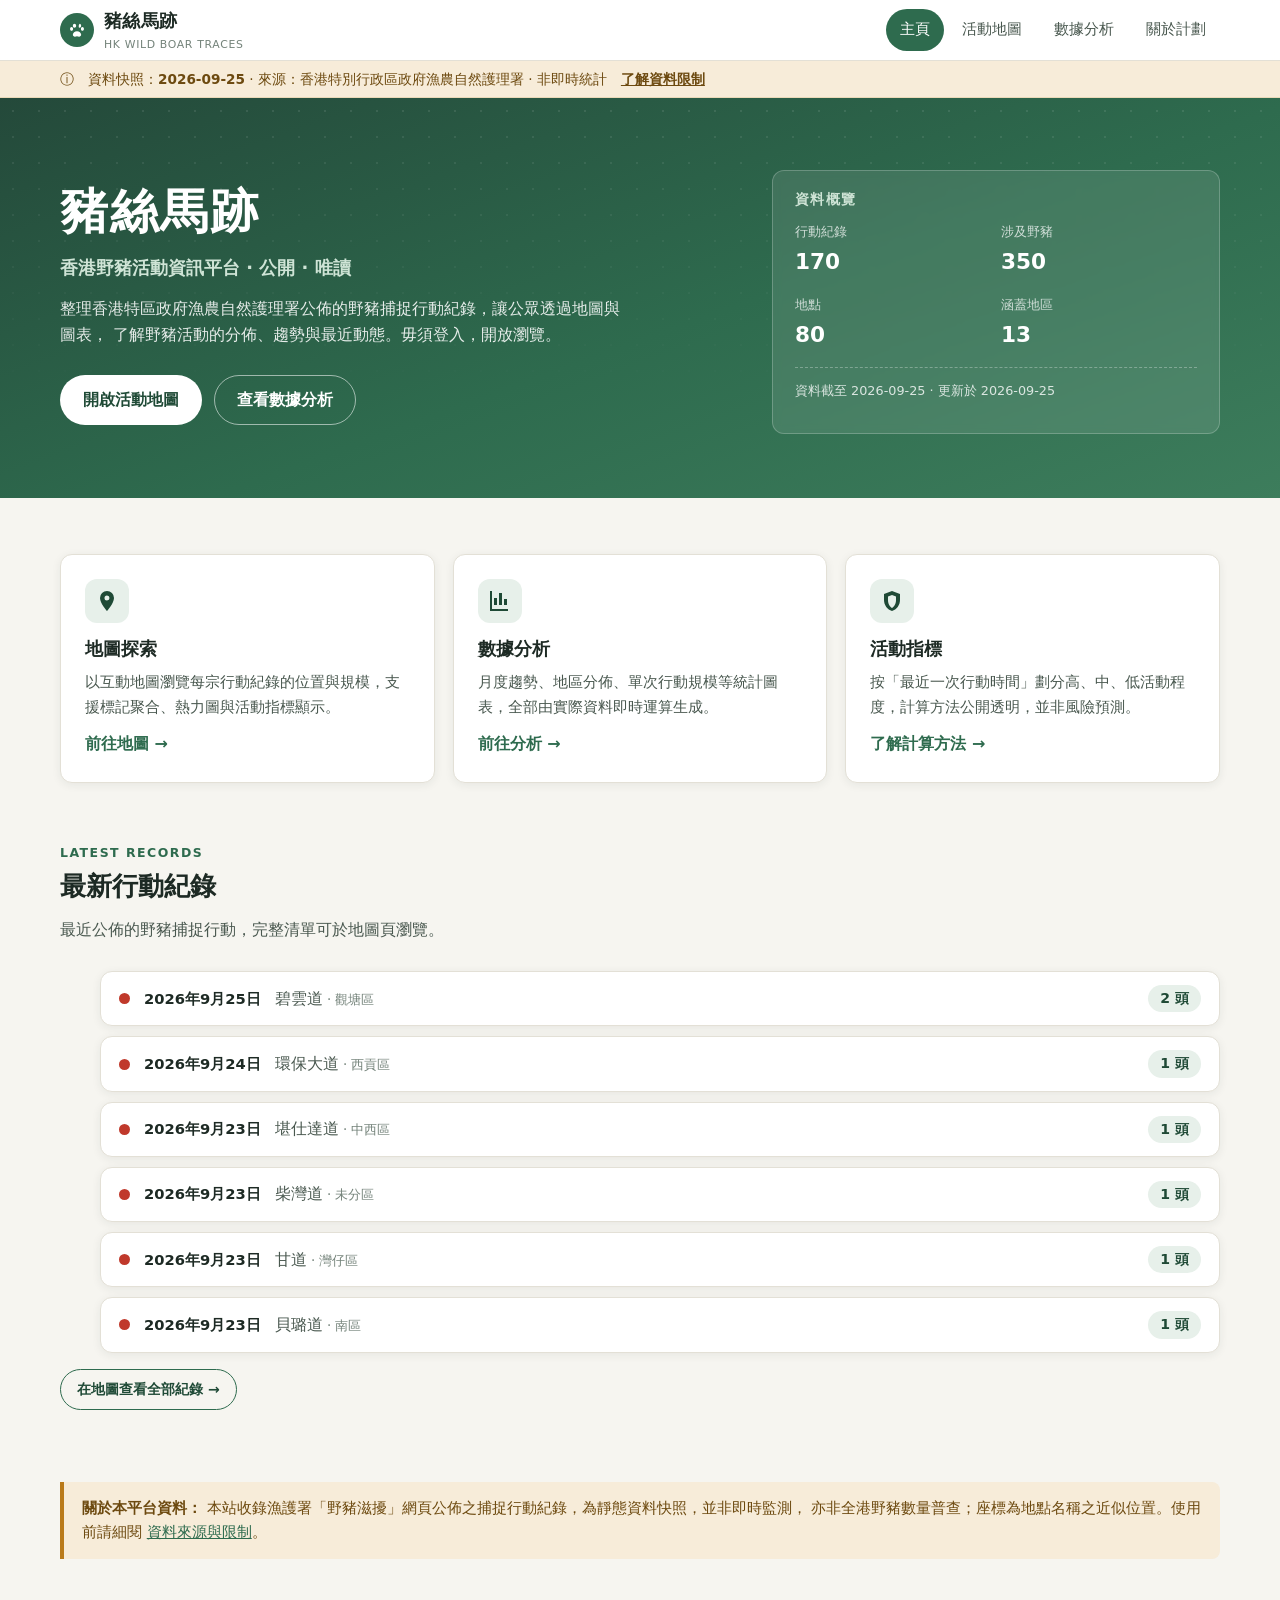
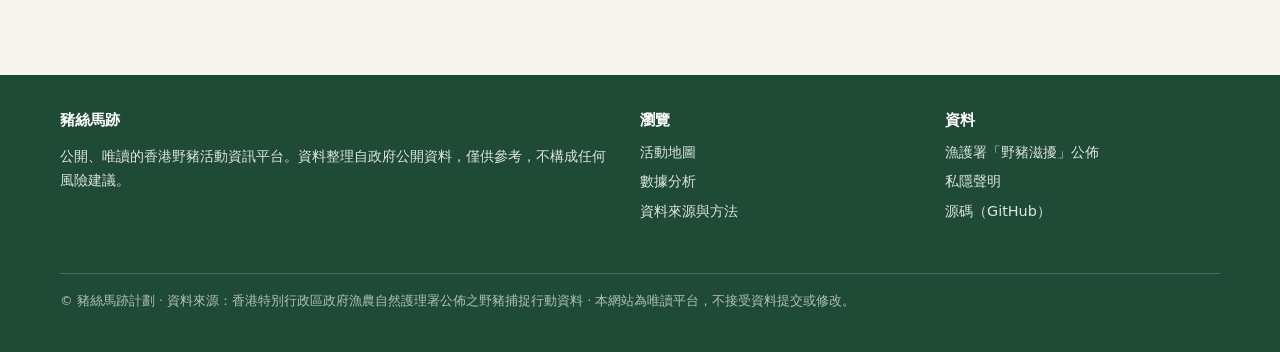
==== index.html @ 7ba198d5 "Initial release: HK wild boar activity information platform" ====
<!DOCTYPE html>
<html lang="zh-HK">
<head>
  <meta charset="UTF-8">
  <meta name="viewport" content="width=device-width, initial-scale=1.0">
  <title>豬絲馬跡 — 香港野豬活動資訊平台</title>
  <meta name="description" content="公開、唯讀的香港野豬活動資訊平台：在地圖上探索野豬捕捉行動紀錄，按日期、地區篩選，查看統計趨勢與活動指標。資料整理自漁護署公開資料。">
  <meta property="og:title" content="豬絲馬跡 — 香港野豬活動資訊平台">
  <meta property="og:description" content="在地圖上探索香港野豬捕捉行動紀錄，查看統計趨勢與活動指標。資料整理自漁護署公開資料。">
  <meta property="og:type" content="website">
  <meta property="og:locale" content="zh_HK">
  <meta name="twitter:card" content="summary">
  <link rel="icon" href="data:image/svg+xml,%3Csvg xmlns='http://www.w3.org/2000/svg' viewBox='0 0 64 64'%3E%3Crect width='64' height='64' rx='14' fill='%232e6b4e'/%3E%3Cg fill='%23fff'%3E%3Cellipse cx='22' cy='20' rx='6' ry='8'/%3E%3Cellipse cx='42' cy='20' rx='6' ry='8'/%3E%3Cellipse cx='12' cy='34' rx='5.5' ry='7'/%3E%3Cellipse cx='52' cy='34' rx='5.5' ry='7'/%3E%3Cpath d='M32 31c8 0 15 6.5 15 13.5 0 4.5-3.5 7.5-8 7.5-3 0-5-1.5-7-1.5s-4 1.5-7 1.5c-4.5 0-8-3-8-7.5C17 37.5 24 31 32 31z'/%3E%3C/g%3E%3C/svg%3E">
  <link rel="stylesheet" href="assets/css/style.css">
</head>
<body>
  <a class="skip-link" href="#main">跳至主要內容</a>

  <header class="site-header">
    <div class="inner">
      <a class="brand" href="index.html">
        <span class="logo" aria-hidden="true">
          <svg width="20" height="20" viewBox="0 0 24 24" fill="currentColor" aria-hidden="true"><path d="M12 13.5c2.6 0 5 2 5 4.3 0 1.4-1.1 2.2-2.5 2.2-1 0-1.7-.5-2.5-.5s-1.5.5-2.5.5c-1.4 0-2.5-.8-2.5-2.2 0-2.3 2.4-4.3 5-4.3zM5.5 8.5c1 0 1.8 1 1.8 2.2S6.5 13 5.5 13 3.7 12 3.7 10.7s.8-2.2 1.8-2.2zm13 0c1 0 1.8 1 1.8 2.2S19.5 13 18.5 13s-1.8-1-1.8-2.3.8-2.2 1.8-2.2zM9 4.5c1.1 0 2 1.1 2 2.4S10.1 9.3 9 9.3 7 8.2 7 6.9s.9-2.4 2-2.4zm6 0c1.1 0 2 1.1 2 2.4s-.9 2.4-2 2.4-.9-1.1-.9-2.4.9-2.4 2-2.4z"/></svg>
        </span>
        <span>豬絲馬跡<small>HK WILD BOAR TRACES</small></span>
      </a>
      <nav class="main-nav" aria-label="主導覽">
        <a href="index.html" aria-current="page">主頁</a>
        <a href="map.html">活動地圖</a>
        <a href="analytics.html">數據分析</a>
        <a href="about.html">關於計劃</a>
      </nav>
      <button class="nav-toggle" aria-expanded="false" aria-label="開啟或關閉選單">
        <svg class="icon-open" viewBox="0 0 24 24" aria-hidden="true"><path d="M3 6h18v2H3zM3 11h18v2H3zM3 16h18v2H3z"/></svg>
        <svg class="icon-close" viewBox="0 0 24 24" aria-hidden="true"><path d="M6.4 5 5 6.4 10.6 12 5 17.6 6.4 19 12 13.4 17.6 19 19 17.6 13.4 12 19 6.4 17.6 5 12 10.6z"/></svg>
      </button>
    </div>
  </header>

  <div class="data-banner" data-banner hidden>
    <div class="inner">
      <span aria-hidden="true">ⓘ</span>
      <span>資料快照：<strong data-banner-part="date">載入中…</strong> · 來源：<span data-banner-part="source">—</span> · 非即時統計</span>
      <a href="about.html#limitations">了解資料限制</a>
    </div>
  </div>

  <main id="main">
    <section class="hero">
      <div class="inner">
        <div>
          <h1>豬絲馬跡</h1>
          <p class="tagline">香港野豬活動資訊平台 · 公開 · 唯讀</p>
          <p class="lead">
            整理香港特區政府漁農自然護理署公佈的野豬捕捉行動紀錄，讓公眾透過地圖與圖表，
            了解野豬活動的分佈、趨勢與最近動態。毋須登入，開放瀏覽。
          </p>
          <div class="actions">
            <a class="btn btn-light" href="map.html">開啟活動地圖</a>
            <a class="btn btn-ghost" href="analytics.html">查看數據分析</a>
          </div>
        </div>
        <aside class="snapshot-card" aria-label="資料概覽">
          <h2>資料概覽</h2>
          <dl>
            <div><dt>行動紀錄</dt><dd data-stat="records">—</dd></div>
            <div><dt>涉及野豬</dt><dd data-stat="boars">—</dd></div>
            <div><dt>地點</dt><dd data-stat="locations">—</dd></div>
            <div><dt>涵蓋地區</dt><dd data-stat="districts">—</dd></div>
          </dl>
          <p class="snapshot-foot">資料截至 <span data-stat="ref">—</span> · 更新於 <span data-stat="updated">—</span></p>
        </aside>
      </div>
    </section>

    <section class="section" aria-label="平台功能">
      <div class="container">
        <div class="card-grid">
          <article class="card feature-card">
            <span class="icon" aria-hidden="true">
              <svg viewBox="0 0 24 24"><path d="M12 2a7 7 0 0 0-7 7c0 5.2 7 13 7 13s7-7.8 7-13a7 7 0 0 0-7-7zm0 9.5A2.5 2.5 0 1 1 12 6.5a2.5 2.5 0 0 1 0 5z"/></svg>
            </span>
            <h3>地圖探索</h3>
            <p>以互動地圖瀏覽每宗行動紀錄的位置與規模，支援標記聚合、熱力圖與活動指標顯示。</p>
            <a href="map.html">前往地圖 →</a>
          </article>
          <article class="card feature-card">
            <span class="icon" aria-hidden="true">
              <svg viewBox="0 0 24 24"><path d="M4 20h16v2H2V2h2zM6 16V9h3v7zm5 0V4h3v12zm5 0v-6h3v6z"/></svg>
            </span>
            <h3>數據分析</h3>
            <p>月度趨勢、地區分佈、單次行動規模等統計圖表，全部由實際資料即時運算生成。</p>
            <a href="analytics.html">前往分析 →</a>
          </article>
          <article class="card feature-card">
            <span class="icon" aria-hidden="true">
              <svg viewBox="0 0 24 24"><path d="M12 2 4 5v6c0 5 3.4 9.7 8 11 4.6-1.3 8-6 8-11V5zm0 4 4 1.6v3.6c0 3.4-1.9 6.7-4 7.7-2.1-1-4-4.3-4-7.7V7.6z"/></svg>
            </span>
            <h3>活動指標</h3>
            <p>按「最近一次行動時間」劃分高、中、低活動程度，計算方法公開透明，並非風險預測。</p>
            <a href="about.html#indicator">了解計算方法 →</a>
          </article>
        </div>
      </div>
    </section>

    <section class="section" style="padding-top: 0;" aria-label="最新紀錄">
      <div class="container">
        <div class="section-head">
          <span class="eyebrow">Latest records</span>
          <h2>最新行動紀錄</h2>
          <p>最近公佈的野豬捕捉行動，完整清單可於地圖頁瀏覽。</p>
        </div>
        <ol class="record-list" data-latest-records>
          <li class="card record-item">載入中…</li>
        </ol>
        <p style="margin-top: 16px;">
          <a class="btn btn-outline btn-sm" href="map.html">在地圖查看全部紀錄 →</a>
        </p>
      </div>
    </section>

    <section class="section" style="padding-top: 0;" aria-label="關於資料">
      <div class="container">
        <div class="note warn">
          <strong>關於本平台資料：</strong>
          本站收錄漁護署「野豬滋擾」網頁公佈之捕捉行動紀錄，為靜態資料快照，並非即時監測，
          亦非全港野豬數量普查；座標為地點名稱之近似位置。使用前請細閱
          <a href="about.html#limitations">資料來源與限制</a>。
        </div>
      </div>
    </section>
  </main>

  <footer class="site-footer">
    <div class="inner">
      <div>
        <h3>豬絲馬跡</h3>
        <p>公開、唯讀的香港野豬活動資訊平台。資料整理自政府公開資料，僅供參考，不構成任何風險建議。</p>
      </div>
      <div>
        <h3>瀏覽</h3>
        <ul>
          <li><a href="map.html">活動地圖</a></li>
          <li><a href="analytics.html">數據分析</a></li>
          <li><a href="about.html">資料來源與方法</a></li>
        </ul>
      </div>
      <div>
        <h3>資料</h3>
        <ul>
          <li><a href="https://www.afcd.gov.hk/tc_chi/conservation/con_fau/con_fau_nui/con_fau_nui_pig/con_fau_nui_pig.html" target="_blank" rel="noopener noreferrer">漁護署「野豬滋擾」公佈</a></li>
          <li><a href="about.html#privacy">私隱聲明</a></li>
          <li><a data-repo-link hidden href="#" rel="noopener noreferrer">源碼（GitHub）</a></li>
        </ul>
      </div>
      <p class="foot-note">© 豬絲馬跡計劃 · 資料來源：香港特別行政區政府漁農自然護理署公佈之野豬捕捉行動資料 · 本網站為唯讀平台，不接受資料提交或修改。</p>
    </div>
  </footer>

  <script type="module" src="assets/js/home.js"></script>
</body>
</html>
---- assets/css/style.css ----
/* ==========================================================================
   豬絲馬跡 — 香港野豬活動資訊平台
   Design system: forest greens + warm paper, calm public-information tone.
   ========================================================================== */

:root {
  --c-ink: #1d2a24;
  --c-ink-soft: #49584f;
  --c-ink-faint: #74837a;
  --c-paper: #f6f5f0;
  --c-card: #ffffff;
  --c-line: #e3e0d6;
  --c-brand: #2e6b4e;
  --c-brand-deep: #1f4a36;
  --c-brand-soft: #e7f0ea;
  --c-accent: #b97a1a;
  --c-accent-soft: #f7ecd9;
  --c-high: #c0392b;
  --c-medium: #e67e22;
  --c-low: #d9a406;
  --c-past: #8a938e;
  --c-danger-soft: #fdecea;
  --radius: 12px;
  --radius-sm: 8px;
  --shadow: 0 2px 10px rgba(29, 42, 36, 0.07);
  --shadow-lg: 0 10px 30px rgba(29, 42, 36, 0.12);
  --font: "PingFang HK", "Microsoft JhengHei", "Noto Sans TC", "Heiti TC",
    system-ui, "Segoe UI", Roboto, "Helvetica Neue", Arial, sans-serif;
  --header-h: 60px;
}

* { box-sizing: border-box; }

html { scroll-behavior: smooth; }

body {
  margin: 0;
  font-family: var(--font);
  font-size: 16px;
  line-height: 1.65;
  color: var(--c-ink);
  background: var(--c-paper);
  -webkit-text-size-adjust: 100%;
}

img, svg { max-width: 100%; }

a { color: var(--c-brand); }
a:hover { color: var(--c-brand-deep); }

h1, h2, h3, h4 { line-height: 1.3; margin: 0 0 0.5em; }

:focus-visible {
  outline: 3px solid #1c6f42;
  outline-offset: 2px;
  border-radius: 4px;
}

.skip-link {
  position: absolute;
  left: -9999px;
  top: 0;
  background: var(--c-brand-deep);
  color: #fff;
  padding: 10px 18px;
  z-index: 2000;
  border-radius: 0 0 8px 0;
}
.skip-link:focus { left: 0; }

/* --------------------------------------------------------------------------
   Header / navigation
   -------------------------------------------------------------------------- */

.site-header {
  position: sticky;
  top: 0;
  z-index: 1100;
  background: rgba(255, 255, 255, 0.94);
  backdrop-filter: blur(6px);
  border-bottom: 1px solid var(--c-line);
}

.site-header .inner {
  max-width: 1200px;
  margin: 0 auto;
  padding: 0 20px;
  height: var(--header-h);
  display: flex;
  align-items: center;
  gap: 18px;
}

.brand {
  display: flex;
  align-items: center;
  gap: 10px;
  text-decoration: none;
  color: var(--c-ink);
  font-weight: 700;
  font-size: 1.12rem;
  letter-spacing: 0.02em;
}
.brand .logo {
  width: 34px;
  height: 34px;
  flex: 0 0 auto;
  display: grid;
  place-items: center;
  background: var(--c-brand);
  border-radius: 50%;
  color: #fff;
}
.brand small {
  display: block;
  font-size: 0.68rem;
  font-weight: 500;
  color: var(--c-ink-faint);
  letter-spacing: 0.06em;
}

.main-nav {
  margin-left: auto;
  display: flex;
  gap: 4px;
}
.main-nav a {
  display: inline-block;
  padding: 8px 14px;
  border-radius: 999px;
  text-decoration: none;
  color: var(--c-ink-soft);
  font-weight: 500;
  font-size: 0.95rem;
}
.main-nav a:hover { background: var(--c-brand-soft); color: var(--c-brand-deep); }
.main-nav a[aria-current="page"] {
  background: var(--c-brand);
  color: #fff;
}

.nav-toggle {
  margin-left: auto;
  display: none;
  width: 42px;
  height: 42px;
  border: 1px solid var(--c-line);
  border-radius: 10px;
  background: #fff;
  cursor: pointer;
}
.nav-toggle svg { width: 22px; height: 22px; fill: var(--c-ink); }
.nav-toggle .icon-close { display: none; }
.nav-open .nav-toggle .icon-open { display: none; }
.nav-open .nav-toggle .icon-close { display: block; }

/* --------------------------------------------------------------------------
   Data snapshot banner (site-wide honesty notice)
   -------------------------------------------------------------------------- */

.data-banner {
  background: var(--c-accent-soft);
  border-bottom: 1px solid #ead9b8;
  color: #6d4a10;
  font-size: 0.85rem;
}
.data-banner .inner {
  max-width: 1200px;
  margin: 0 auto;
  padding: 7px 20px;
  display: flex;
  flex-wrap: wrap;
  gap: 4px 14px;
  align-items: center;
}
.data-banner a { color: #6d4a10; font-weight: 600; }

/* --------------------------------------------------------------------------
   Layout helpers
   -------------------------------------------------------------------------- */

.container { max-width: 1200px; margin: 0 auto; padding: 0 20px; }
.section { padding: 56px 0; }
.section-head { margin-bottom: 28px; max-width: 720px; }
.section-head h2 { font-size: 1.65rem; }
.section-head p { color: var(--c-ink-soft); margin: 0; }
.section-head .eyebrow {
  display: inline-block;
  font-size: 0.78rem;
  font-weight: 700;
  letter-spacing: 0.12em;
  text-transform: uppercase;
  color: var(--c-brand);
  margin-bottom: 6px;
}

.card {
  background: var(--c-card);
  border: 1px solid var(--c-line);
  border-radius: var(--radius);
  box-shadow: var(--shadow);
}

.btn {
  display: inline-flex;
  align-items: center;
  gap: 8px;
  padding: 11px 22px;
  border-radius: 999px;
  border: 1px solid transparent;
  font-family: inherit;
  font-size: 0.98rem;
  font-weight: 600;
  text-decoration: none;
  cursor: pointer;
  transition: background 0.15s ease, transform 0.15s ease;
}
.btn:hover { transform: translateY(-1px); }
.btn-primary { background: var(--c-brand); color: #fff; }
.btn-primary:hover { background: var(--c-brand-deep); color: #fff; }
.btn-outline {
  background: transparent;
  color: var(--c-brand-deep);
  border-color: var(--c-brand);
}
.btn-outline:hover { background: var(--c-brand-soft); }

.note {
  background: var(--c-brand-soft);
  border-left: 4px solid var(--c-brand);
  border-radius: 0 var(--radius-sm) var(--radius-sm) 0;
  padding: 14px 18px;
  color: var(--c-ink-soft);
  font-size: 0.93rem;
}
.note.warn {
  background: var(--c-accent-soft);
  border-left-color: var(--c-accent);
  color: #6d4a10;
}

/* --------------------------------------------------------------------------
   Hero (home)
   -------------------------------------------------------------------------- */

.hero {
  position: relative;
  overflow: hidden;
  background: linear-gradient(160deg, #24493a 0%, #2e6b4e 55%, #3d7d5c 100%);
  color: #fff;
}
.hero::before {
  content: "";
  position: absolute;
  inset: 0;
  background-image: radial-gradient(rgba(255, 255, 255, 0.14) 1.2px, transparent 1.3px);
  background-size: 26px 26px;
  mask-image: linear-gradient(to bottom, rgba(0,0,0,0.7), transparent 78%);
  pointer-events: none;
}
.hero .inner {
  position: relative;
  max-width: 1200px;
  margin: 0 auto;
  padding: 72px 20px 64px;
  display: grid;
  grid-template-columns: minmax(0, 1.5fr) minmax(280px, 1fr);
  gap: 40px;
  align-items: center;
}
.hero h1 {
  font-size: clamp(2rem, 5vw, 3rem);
  letter-spacing: 0.04em;
  margin-bottom: 10px;
}
.hero .tagline {
  font-size: 1.12rem;
  font-weight: 600;
  color: #cfe4d6;
  margin: 0 0 14px;
}
.hero p.lead {
  color: rgba(255, 255, 255, 0.88);
  max-width: 560px;
  margin: 0 0 26px;
}
.hero .actions { display: flex; flex-wrap: wrap; gap: 12px; }
.hero .btn-light { background: #fff; color: var(--c-brand-deep); }
.hero .btn-ghost {
  border-color: rgba(255, 255, 255, 0.55);
  color: #fff;
}
.hero .btn-ghost:hover { background: rgba(255, 255, 255, 0.12); }

.snapshot-card {
  background: rgba(255, 255, 255, 0.10);
  border: 1px solid rgba(255, 255, 255, 0.22);
  border-radius: var(--radius);
  padding: 20px 22px;
  backdrop-filter: blur(4px);
}
.snapshot-card h2 { font-size: 0.85rem; letter-spacing: 0.1em; color: #cfe4d6; margin-bottom: 12px; }
.snapshot-card dl { margin: 0; display: grid; grid-template-columns: 1fr 1fr; gap: 14px 10px; }
.snapshot-card dt { font-size: 0.8rem; color: rgba(255,255,255,0.75); }
.snapshot-card dd { margin: 2px 0 0; font-size: 1.35rem; font-weight: 700; }
.snapshot-card .snapshot-foot {
  margin-top: 14px;
  padding-top: 12px;
  border-top: 1px dashed rgba(255,255,255,0.3);
  font-size: 0.8rem;
  color: rgba(255,255,255,0.8);
}

/* --------------------------------------------------------------------------
   Stat strip
   -------------------------------------------------------------------------- */

.stat-strip { display: grid; grid-template-columns: repeat(4, 1fr); gap: 16px; }
.stat-tile { padding: 20px 22px; }
.stat-tile .num { font-size: 1.9rem; font-weight: 800; color: var(--c-brand-deep); line-height: 1.15; }
.stat-tile .lbl { font-size: 0.88rem; color: var(--c-ink-soft); }
.stat-tile .sub { font-size: 0.78rem; color: var(--c-ink-faint); }

/* --------------------------------------------------------------------------
   Feature cards / latest records
   -------------------------------------------------------------------------- */

.card-grid { display: grid; grid-template-columns: repeat(3, 1fr); gap: 18px; }
.feature-card { padding: 24px; }
.feature-card .icon {
  width: 44px; height: 44px;
  display: grid; place-items: center;
  border-radius: 12px;
  background: var(--c-brand-soft);
  color: var(--c-brand-deep);
  margin-bottom: 14px;
}
.feature-card .icon svg { width: 24px; height: 24px; fill: currentColor; }
.feature-card h3 { font-size: 1.12rem; }
.feature-card p { color: var(--c-ink-soft); font-size: 0.94rem; margin: 0 0 12px; }
.feature-card a { font-weight: 600; text-decoration: none; }

.record-list { display: grid; gap: 10px; }
.record-item {
  display: flex;
  align-items: center;
  gap: 14px;
  padding: 13px 18px;
}
.record-item .dot { width: 11px; height: 11px; border-radius: 50%; flex: 0 0 auto; }
.record-item .when { font-weight: 700; white-space: nowrap; font-size: 0.92rem; }
.record-item .what { color: var(--c-ink-soft); flex: 1 1 auto; min-width: 0; overflow: hidden; text-overflow: ellipsis; white-space: nowrap; }
.record-item .what small { color: var(--c-ink-faint); }
.record-item .count {
  font-weight: 700;
  color: var(--c-brand-deep);
  background: var(--c-brand-soft);
  border-radius: 999px;
  padding: 2px 12px;
  font-size: 0.88rem;
  white-space: nowrap;
}

/* --------------------------------------------------------------------------
   Map page layout
   -------------------------------------------------------------------------- */

.map-layout {
  display: grid;
  grid-template-columns: 380px minmax(0, 1fr);
  height: calc(100vh - var(--header-h) - 38px);
  min-height: 480px;
}
.map-layout > * { min-height: 0; }

.map-side {
  background: var(--c-card);
  border-right: 1px solid var(--c-line);
  display: flex;
  flex-direction: column;
  min-width: 0;
  overflow: hidden;
}

.side-scroll { overflow-y: auto; flex: 1 1 auto; padding-bottom: 18px; }

.results-count {
  padding: 10px 18px;
  border-top: 1px solid var(--c-line);
  border-bottom: 1px solid var(--c-line);
  background: var(--c-paper);
  font-size: 0.88rem;
  color: var(--c-ink-soft);
  display: flex;
  gap: 6px 14px;
  flex-wrap: wrap;
}
.results-count strong { color: var(--c-brand-deep); }

.result-list { list-style: none; margin: 0; padding: 0 18px 18px; }
.result-item {
  width: 100%;
  text-align: left;
  display: flex;
  align-items: center;
  gap: 12px;
  padding: 11px 12px;
  background: var(--c-card);
  border: 1px solid var(--c-line);
  border-radius: var(--radius-sm);
  margin-top: 8px;
  font-family: inherit;
  font-size: 0.92rem;
  cursor: pointer;
  transition: border-color 0.15s ease, background 0.15s ease;
}
.result-item:hover { border-color: var(--c-brand); background: var(--c-brand-soft); }
.result-item .dot { width: 10px; height: 10px; border-radius: 50%; flex: 0 0 auto; }
.result-item .meta { flex: 1 1 auto; min-width: 0; }
.result-item .meta .loc { font-weight: 700; overflow: hidden; text-overflow: ellipsis; white-space: nowrap; }
.result-item .meta .sub { color: var(--c-ink-faint); font-size: 0.8rem; }
.result-item .badge { white-space: nowrap; }

.badge {
  display: inline-flex;
  align-items: center;
  gap: 5px;
  border-radius: 999px;
  padding: 2px 10px;
  font-size: 0.78rem;
  font-weight: 700;
}
.badge .dot { width: 8px; height: 8px; border-radius: 50%; }
.badge-high   { background: var(--c-danger-soft); color: var(--c-high); }
.badge-medium { background: #fdf0e3; color: #a05a10; }
.badge-low    { background: #faf3d9; color: #7a5d06; }
.badge-past   { background: #eef0ef; color: #5d6660; }

.map-stage { position: relative; min-width: 0; background: #dfe6e2; }
#map { position: absolute; inset: 0; }

.map-legend {
  position: absolute;
  left: 12px;
  bottom: 26px;
  z-index: 900;
  background: rgba(255, 255, 255, 0.96);
  border: 1px solid var(--c-line);
  border-radius: var(--radius-sm);
  box-shadow: var(--shadow);
  padding: 12px 14px;
  font-size: 0.8rem;
  max-width: 250px;
}
.map-legend h3 { font-size: 0.8rem; margin: 0 0 8px; color: var(--c-ink-soft); }
.map-legend ul { list-style: none; margin: 0; padding: 0; display: grid; gap: 5px; }
.map-legend li { display: flex; align-items: center; gap: 8px; color: var(--c-ink-soft); }
.map-legend .swatch { width: 11px; height: 11px; border-radius: 50%; flex: 0 0 auto; }

.map-filters { padding: 18px 18px 4px; }
.field { margin-bottom: 14px; }
.field > label, fieldset legend {
  display: block;
  font-size: 0.85rem;
  font-weight: 700;
  color: var(--c-ink-soft);
  margin-bottom: 5px;
}
.field-row { display: grid; grid-template-columns: 1fr 1fr; gap: 10px; }
input[type="date"], input[type="number"], input[type="text"], select {
  width: 100%;
  padding: 9px 11px;
  border: 1px solid var(--c-line);
  border-radius: var(--radius-sm);
  font-family: inherit;
  font-size: 0.92rem;
  color: var(--c-ink);
  background: #fff;
}
input:focus, select:focus { border-color: var(--c-brand); outline: none; box-shadow: 0 0 0 3px rgba(46, 107, 78, 0.15); }
.filter-actions { display: flex; gap: 10px; margin: 6px 0 14px; }
.btn-sm { padding: 8px 16px; font-size: 0.88rem; }
.btn-reset {
  background: transparent;
  border-color: var(--c-line);
  color: var(--c-ink-soft);
}
.btn-reset:hover { background: var(--c-paper); }

/* Leaflet popup restyle */
.leaflet-popup-content-wrapper { border-radius: 10px; }
.popup .popup-date { font-size: 0.78rem; color: var(--c-ink-faint); letter-spacing: 0.04em; }
.popup h3 { margin: 2px 0 8px; font-size: 1.05rem; }
.popup dl { display: grid; grid-template-columns: auto 1fr; gap: 3px 14px; margin: 0 0 8px; font-size: 0.88rem; }
.popup dt { color: var(--c-ink-faint); }
.popup dd { margin: 0; font-weight: 600; }
.popup .popup-src { margin: 0; font-size: 0.75rem; color: var(--c-ink-faint); border-top: 1px dashed var(--c-line); padding-top: 6px; }

/* Cluster badges (custom iconCreateFunction) */
.cluster-badge {
  background: rgba(46, 107, 78, 0.88);
  border: 2px solid rgba(255, 255, 255, 0.9);
  border-radius: 50%;
  box-shadow: 0 2px 8px rgba(29, 42, 36, 0.35);
  color: #fff;
  display: grid;
  place-items: center;
  font-family: var(--font);
  font-size: 0.82rem;
  font-weight: 700;
}
.cluster-badge span { line-height: 1; }

/* Small screens: keep leaflet controls reachable */
@media (max-width: 960px) {
  .leaflet-control-container .leaflet-top.leaflet-right { margin-top: 8px; }
}

/* --------------------------------------------------------------------------
   Analytics page
   -------------------------------------------------------------------------- */

.filter-bar {
  display: flex;
  flex-wrap: wrap;
  gap: 14px 18px;
  align-items: flex-end;
  padding: 18px;
  margin-bottom: 26px;
}
.filter-bar .field { margin: 0; min-width: 160px; }

.chart-grid { display: grid; grid-template-columns: 1fr 1fr; gap: 18px; }
.chart-card { padding: 20px 20px 14px; }
.chart-card.wide { grid-column: 1 / -1; }
.chart-card h3 { font-size: 1.05rem; }
.chart-card .chart-sub { font-size: 0.84rem; color: var(--c-ink-faint); margin: -4px 0 10px; }
.chart-box { position: relative; height: 300px; }
.chart-box.tall { height: 360px; }

.table-wrap { overflow-x: auto; }
.data-table { width: 100%; border-collapse: collapse; font-size: 0.92rem; }
.data-table th, .data-table td { padding: 10px 14px; text-align: left; border-bottom: 1px solid var(--c-line); white-space: nowrap; }
.data-table th { background: var(--c-paper); color: var(--c-ink-soft); font-size: 0.82rem; letter-spacing: 0.04em; }
.data-table tbody tr:hover { background: var(--c-brand-soft); }
.data-table .num { text-align: right; font-variant-numeric: tabular-nums; }
.data-table th.num { text-align: right; }
.data-table td:last-child, .data-table th:last-child { text-align: right; }

.bar-cell { position: relative; min-width: 140px; }
.bar-cell .bar {
  height: 8px;
  border-radius: 4px;
  background: var(--c-brand);
  opacity: 0.85;
  display: inline-block;
  vertical-align: middle;
  margin-right: 8px;
}

/* --------------------------------------------------------------------------
   About page
   -------------------------------------------------------------------------- */

.prose { max-width: 780px; }
.prose h2 { font-size: 1.45rem; margin-top: 40px; }
.prose h3 { font-size: 1.1rem; margin-top: 24px; }
.prose p, .prose li { color: var(--c-ink-soft); }
.prose ul { padding-left: 22px; }
.prose code {
  background: var(--c-paper);
  border: 1px solid var(--c-line);
  border-radius: 5px;
  padding: 1px 6px;
  font-size: 0.88em;
}
.level-demo { display: flex; flex-wrap: wrap; gap: 10px; margin: 16px 0; }
details.faq {
  border: 1px solid var(--c-line);
  border-radius: var(--radius-sm);
  background: var(--c-card);
  margin-bottom: 10px;
  padding: 0 18px;
}
details.faq summary {
  cursor: pointer;
  font-weight: 700;
  padding: 14px 0;
  list-style: none;
  position: relative;
  padding-right: 30px;
}
details.faq summary::-webkit-details-marker { display: none; }
details.faq summary::after {
  content: "+";
  position: absolute;
  right: 4px;
  top: 50%;
  transform: translateY(-50%);
  font-size: 1.3rem;
  color: var(--c-brand);
}
details.faq[open] summary::after { content: "–"; }
details.faq .faq-body { padding: 0 0 16px; color: var(--c-ink-soft); }

.pipeline {
  display: flex;
  flex-wrap: wrap;
  gap: 8px;
  align-items: center;
  margin: 18px 0;
  font-size: 0.88rem;
}
.pipeline .step {
  background: var(--c-brand-soft);
  color: var(--c-brand-deep);
  border-radius: 999px;
  padding: 6px 14px;
  font-weight: 600;
}
.pipeline .arrow { color: var(--c-ink-faint); }

/* --------------------------------------------------------------------------
   Footer
   -------------------------------------------------------------------------- */

.site-footer {
  background: var(--c-brand-deep);
  color: rgba(255, 255, 255, 0.85);
  margin-top: 60px;
  font-size: 0.9rem;
}
.site-footer .inner {
  max-width: 1200px;
  margin: 0 auto;
  padding: 36px 20px 28px;
  display: grid;
  grid-template-columns: 2fr 1fr 1fr;
  gap: 30px;
}
.site-footer h3 { color: #fff; font-size: 0.95rem; margin-bottom: 10px; }
.site-footer ul { list-style: none; margin: 0; padding: 0; }
.site-footer li { margin-bottom: 6px; }
.site-footer a { color: rgba(255, 255, 255, 0.85); text-decoration: none; }
.site-footer a:hover { color: #fff; text-decoration: underline; }
.site-footer .foot-note {
  grid-column: 1 / -1;
  border-top: 1px solid rgba(255, 255, 255, 0.18);
  padding-top: 16px;
  font-size: 0.8rem;
  color: rgba(255, 255, 255, 0.65);
}

/* --------------------------------------------------------------------------
   Responsive
   -------------------------------------------------------------------------- */

@media (max-width: 960px) {
  .hero .inner { grid-template-columns: 1fr; padding: 52px 20px 44px; }
  .stat-strip { grid-template-columns: repeat(2, 1fr); }
  .card-grid { grid-template-columns: 1fr; }
  .chart-grid { grid-template-columns: 1fr; }
  .site-footer .inner { grid-template-columns: 1fr; gap: 20px; }

  .main-nav {
    position: fixed;
    top: var(--header-h);
    left: 0;
    right: 0;
    background: #fff;
    border-bottom: 1px solid var(--c-line);
    flex-direction: column;
    padding: 12px 20px 16px;
    gap: 6px;
    display: none;
    box-shadow: var(--shadow-lg);
  }
  .nav-open .main-nav { display: flex; }
  .nav-toggle { display: inline-block; }

  .map-layout {
    grid-template-columns: 1fr;
    grid-template-rows: minmax(300px, 48vh) auto;
    height: auto;
  }
  .map-layout > * { min-height: 0; }
  .map-side { border-right: 0; border-top: 1px solid var(--c-line); order: 2; overflow: visible; }
  .side-scroll { overflow-y: visible; }
  .map-stage { order: 1; position: relative; min-height: 48vh; }
  .map-legend { display: none; }
}

@media (max-width: 520px) {
  .stat-strip { grid-template-columns: repeat(2, 1fr); gap: 10px; }
  .stat-tile { padding: 14px 16px; }
  .stat-tile .num { font-size: 1.5rem; }
  .hero h1 { font-size: 1.9rem; }
  .section { padding: 40px 0; }
  .record-item .when { display: none; }
  .filter-row-mobile { display: flex; }
}

/* Reduce motion preference */
@media (prefers-reduced-motion: reduce) {
  html { scroll-behavior: auto; }
  *, *::before, *::after { transition: none !important; animation: none !important; }
}
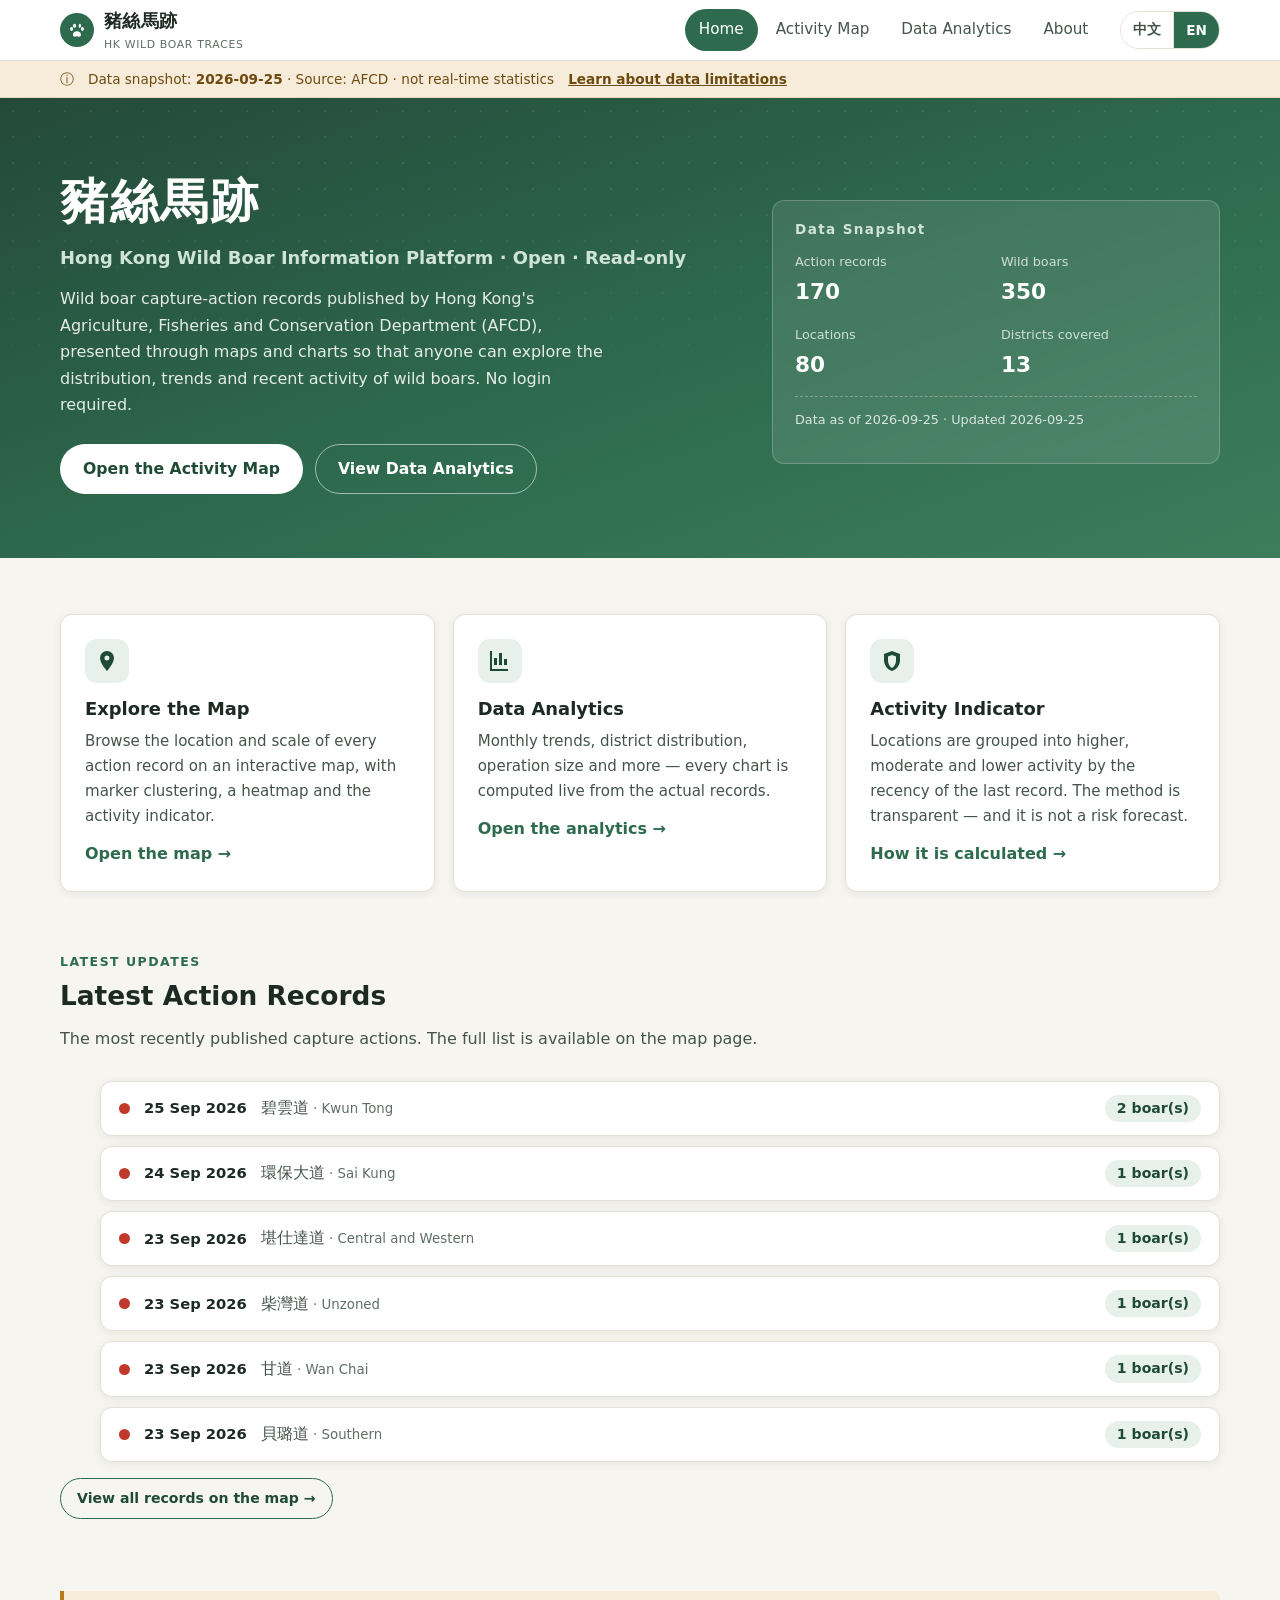
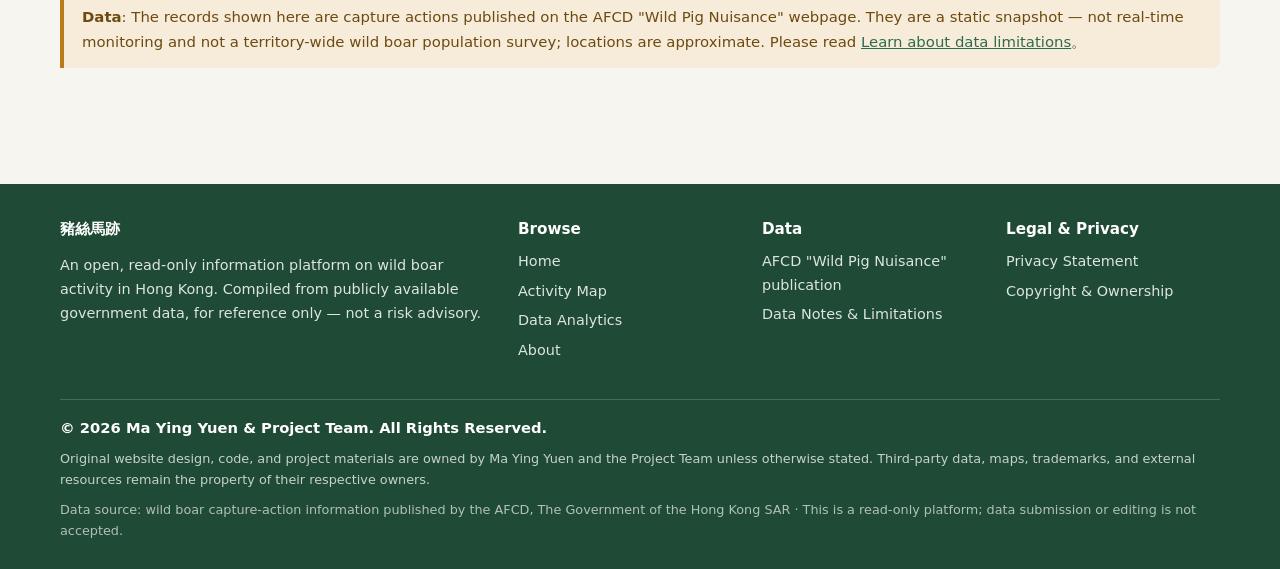
==== commit 2700c606: "Bilingual zh-HK/EN experience, ownership notice, and accessibility refinements" ====
--- a/index.html
+++ b/index.html
@@ -1,20 +1,21 @@
 <!DOCTYPE html>
-<html lang="zh-HK">
+<html lang="zh-HK" data-title-i18n="doc.title.home">
 <head>
   <meta charset="UTF-8">
   <meta name="viewport" content="width=device-width, initial-scale=1.0">
   <title>豬絲馬跡 — 香港野豬活動資訊平台</title>
-  <meta name="description" content="公開、唯讀的香港野豬活動資訊平台：在地圖上探索野豬捕捉行動紀錄，按日期、地區篩選，查看統計趨勢與活動指標。資料整理自漁護署公開資料。">
-  <meta property="og:title" content="豬絲馬跡 — 香港野豬活動資訊平台">
+  <meta name="description" content="公開、唯讀的香港野豬活動資訊平台：在地圖上探索野豬捕捉行動紀錄，按日期、地區篩選，查看統計趨勢與活動指標。 Hong Kong wild boar activity records on an interactive, read-only GIS map.">
+  <meta property="og:title" content="豬絲馬跡 HK Wild Boar Traces — 香港野豬活動資訊平台">
   <meta property="og:description" content="在地圖上探索香港野豬捕捉行動紀錄，查看統計趨勢與活動指標。資料整理自漁護署公開資料。">
   <meta property="og:type" content="website">
   <meta property="og:locale" content="zh_HK">
+  <meta property="og:locale:alternate" content="en_GB">
   <meta name="twitter:card" content="summary">
   <link rel="icon" href="data:image/svg+xml,%3Csvg xmlns='http://www.w3.org/2000/svg' viewBox='0 0 64 64'%3E%3Crect width='64' height='64' rx='14' fill='%232e6b4e'/%3E%3Cg fill='%23fff'%3E%3Cellipse cx='22' cy='20' rx='6' ry='8'/%3E%3Cellipse cx='42' cy='20' rx='6' ry='8'/%3E%3Cellipse cx='12' cy='34' rx='5.5' ry='7'/%3E%3Cellipse cx='52' cy='34' rx='5.5' ry='7'/%3E%3Cpath d='M32 31c8 0 15 6.5 15 13.5 0 4.5-3.5 7.5-8 7.5-3 0-5-1.5-7-1.5s-4 1.5-7 1.5c-4.5 0-8-3-8-7.5C17 37.5 24 31 32 31z'/%3E%3C/g%3E%3C/svg%3E">
   <link rel="stylesheet" href="assets/css/style.css">
 </head>
 <body>
-  <a class="skip-link" href="#main">跳至主要內容</a>
+  <a class="skip-link" href="#main" data-i18n="a11y.skip"></a>
 
   <header class="site-header">
     <div class="inner">
@@ -24,13 +25,17 @@
         </span>
         <span>豬絲馬跡<small>HK WILD BOAR TRACES</small></span>
       </a>
-      <nav class="main-nav" aria-label="主導覽">
-        <a href="index.html" aria-current="page">主頁</a>
-        <a href="map.html">活動地圖</a>
-        <a href="analytics.html">數據分析</a>
-        <a href="about.html">關於計劃</a>
+      <nav class="main-nav" aria-label="" data-i18n-aria="a11y.nav">
+        <a href="index.html" aria-current="page" data-i18n="nav.home"></a>
+        <a href="map.html" data-i18n="nav.map"></a>
+        <a href="analytics.html" data-i18n="nav.analytics"></a>
+        <a href="about.html" data-i18n="nav.about"></a>
       </nav>
-      <button class="nav-toggle" aria-expanded="false" aria-label="開啟或關閉選單">
+      <div class="lang-switch" role="group" aria-label="" data-i18n-aria="a11y.lang.group">
+        <button type="button" data-lang-btn="zh" aria-pressed="true" aria-label="" data-i18n-aria="a11y.lang.zh">中文</button>
+        <button type="button" data-lang-btn="en" aria-pressed="false" aria-label="" data-i18n-aria="a11y.lang.en">EN</button>
+      </div>
+      <button class="nav-toggle" aria-expanded="false" aria-label="" data-i18n-aria="a11y.menu">
         <svg class="icon-open" viewBox="0 0 24 24" aria-hidden="true"><path d="M3 6h18v2H3zM3 11h18v2H3zM3 16h18v2H3z"/></svg>
         <svg class="icon-close" viewBox="0 0 24 24" aria-hidden="true"><path d="M6.4 5 5 6.4 10.6 12 5 17.6 6.4 19 12 13.4 17.6 19 19 17.6 13.4 12 19 6.4 17.6 5 12 10.6z"/></svg>
       </button>
@@ -40,8 +45,8 @@
   <div class="data-banner" data-banner hidden>
     <div class="inner">
       <span aria-hidden="true">ⓘ</span>
-      <span>資料快照：<strong data-banner-part="date">載入中…</strong> · 來源：<span data-banner-part="source">—</span> · 非即時統計</span>
-      <a href="about.html#limitations">了解資料限制</a>
+      <span><span data-i18n="banner.snapshot"></span>: <strong data-banner-date>—</strong> · <span data-i18n="banner.source"></span>: <span data-banner-source>—</span> · <span data-i18n="banner.nonrealtime"></span></span>
+      <a href="about.html#limitations" data-i18n="banner.learn"></a>
     </div>
   </div>
 
@@ -50,83 +55,79 @@
       <div class="inner">
         <div>
           <h1>豬絲馬跡</h1>
-          <p class="tagline">香港野豬活動資訊平台 · 公開 · 唯讀</p>
-          <p class="lead">
-            整理香港特區政府漁農自然護理署公佈的野豬捕捉行動紀錄，讓公眾透過地圖與圖表，
-            了解野豬活動的分佈、趨勢與最近動態。毋須登入，開放瀏覽。
-          </p>
+          <p class="tagline" data-i18n="home.hero.tagline"></p>
+          <p class="lead" data-i18n="home.hero.lead"></p>
           <div class="actions">
-            <a class="btn btn-light" href="map.html">開啟活動地圖</a>
-            <a class="btn btn-ghost" href="analytics.html">查看數據分析</a>
+            <a class="btn btn-light" href="map.html" data-i18n="home.cta.map"></a>
+            <a class="btn btn-ghost" href="analytics.html" data-i18n="home.cta.analytics"></a>
           </div>
         </div>
-        <aside class="snapshot-card" aria-label="資料概覽">
-          <h2>資料概覽</h2>
+        <aside class="snapshot-card" aria-label="" data-i18n-aria="home.snap.title">
+          <h2 data-i18n="home.snap.title"></h2>
           <dl>
-            <div><dt>行動紀錄</dt><dd data-stat="records">—</dd></div>
-            <div><dt>涉及野豬</dt><dd data-stat="boars">—</dd></div>
-            <div><dt>地點</dt><dd data-stat="locations">—</dd></div>
-            <div><dt>涵蓋地區</dt><dd data-stat="districts">—</dd></div>
+            <div><dt data-i18n="home.snap.records"></dt><dd data-stat="records">—</dd></div>
+            <div><dt data-i18n="home.snap.boars"></dt><dd data-stat="boars">—</dd></div>
+            <div><dt data-i18n="home.snap.locations"></dt><dd data-stat="locations">—</dd></div>
+            <div><dt data-i18n="home.snap.districts"></dt><dd data-stat="districts">—</dd></div>
           </dl>
-          <p class="snapshot-foot">資料截至 <span data-stat="ref">—</span> · 更新於 <span data-stat="updated">—</span></p>
+          <p class="snapshot-foot" data-asof></p>
         </aside>
       </div>
     </section>
 
-    <section class="section" aria-label="平台功能">
+    <section class="section" aria-label="" data-i18n-aria="nav.home">
       <div class="container">
         <div class="card-grid">
           <article class="card feature-card">
             <span class="icon" aria-hidden="true">
               <svg viewBox="0 0 24 24"><path d="M12 2a7 7 0 0 0-7 7c0 5.2 7 13 7 13s7-7.8 7-13a7 7 0 0 0-7-7zm0 9.5A2.5 2.5 0 1 1 12 6.5a2.5 2.5 0 0 1 0 5z"/></svg>
             </span>
-            <h3>地圖探索</h3>
-            <p>以互動地圖瀏覽每宗行動紀錄的位置與規模，支援標記聚合、熱力圖與活動指標顯示。</p>
-            <a href="map.html">前往地圖 →</a>
+            <h3 data-i18n="home.f1.title"></h3>
+            <p data-i18n="home.f1.body"></p>
+            <a href="map.html" data-i18n="home.f1.link"></a>
           </article>
           <article class="card feature-card">
             <span class="icon" aria-hidden="true">
               <svg viewBox="0 0 24 24"><path d="M4 20h16v2H2V2h2zM6 16V9h3v7zm5 0V4h3v12zm5 0v-6h3v6z"/></svg>
             </span>
-            <h3>數據分析</h3>
-            <p>月度趨勢、地區分佈、單次行動規模等統計圖表，全部由實際資料即時運算生成。</p>
-            <a href="analytics.html">前往分析 →</a>
+            <h3 data-i18n="home.f2.title"></h3>
+            <p data-i18n="home.f2.body"></p>
+            <a href="analytics.html" data-i18n="home.f2.link"></a>
           </article>
           <article class="card feature-card">
             <span class="icon" aria-hidden="true">
               <svg viewBox="0 0 24 24"><path d="M12 2 4 5v6c0 5 3.4 9.7 8 11 4.6-1.3 8-6 8-11V5zm0 4 4 1.6v3.6c0 3.4-1.9 6.7-4 7.7-2.1-1-4-4.3-4-7.7V7.6z"/></svg>
             </span>
-            <h3>活動指標</h3>
-            <p>按「最近一次行動時間」劃分高、中、低活動程度，計算方法公開透明，並非風險預測。</p>
-            <a href="about.html#indicator">了解計算方法 →</a>
+            <h3 data-i18n="home.f3.title"></h3>
+            <p data-i18n="home.f3.body"></p>
+            <a href="about.html#indicator" data-i18n="home.f3.link"></a>
           </article>
         </div>
       </div>
     </section>
 
-    <section class="section" style="padding-top: 0;" aria-label="最新紀錄">
+    <section class="section" style="padding-top: 0;" aria-labelledby="latest-title">
       <div class="container">
         <div class="section-head">
-          <span class="eyebrow">Latest records</span>
-          <h2>最新行動紀錄</h2>
-          <p>最近公佈的野豬捕捉行動，完整清單可於地圖頁瀏覽。</p>
+          <span class="eyebrow" data-i18n="home.latest.eyebrow"></span>
+          <h2 id="latest-title" data-i18n="home.latest.title"></h2>
+          <p data-i18n="home.latest.sub"></p>
         </div>
         <ol class="record-list" data-latest-records>
-          <li class="card record-item">載入中…</li>
+          <li class="card record-item" aria-live="polite"></li>
         </ol>
         <p style="margin-top: 16px;">
-          <a class="btn btn-outline btn-sm" href="map.html">在地圖查看全部紀錄 →</a>
+          <a class="btn btn-outline btn-sm" href="map.html" data-i18n="home.latest.all"></a>
         </p>
       </div>
     </section>
 
-    <section class="section" style="padding-top: 0;" aria-label="關於資料">
+    <section class="section" style="padding-top: 0;" aria-label="" data-i18n-aria="foot.data">
       <div class="container">
         <div class="note warn">
-          <strong>關於本平台資料：</strong>
-          本站收錄漁護署「野豬滋擾」網頁公佈之捕捉行動紀錄，為靜態資料快照，並非即時監測，
-          亦非全港野豬數量普查；座標為地點名稱之近似位置。使用前請細閱
-          <a href="about.html#limitations">資料來源與限制</a>。
+          <strong data-i18n="foot.data"></strong>:
+          <span data-i18n="home.data.note"></span>
+          <a href="about.html#limitations" data-i18n="banner.learn"></a>。
         </div>
       </div>
     </section>
@@ -134,27 +135,38 @@
 
   <footer class="site-footer">
     <div class="inner">
-      <div>
+      <div class="foot-brand">
         <h3>豬絲馬跡</h3>
-        <p>公開、唯讀的香港野豬活動資訊平台。資料整理自政府公開資料，僅供參考，不構成任何風險建議。</p>
+        <p data-i18n="foot.tagline"></p>
       </div>
-      <div>
-        <h3>瀏覽</h3>
+      <nav class="foot-col" aria-label="" data-i18n-aria="foot.browse">
+        <h3 data-i18n="foot.browse"></h3>
         <ul>
-          <li><a href="map.html">活動地圖</a></li>
-          <li><a href="analytics.html">數據分析</a></li>
-          <li><a href="about.html">資料來源與方法</a></li>
+          <li><a href="index.html" data-i18n="nav.home"></a></li>
+          <li><a href="map.html" data-i18n="nav.map"></a></li>
+          <li><a href="analytics.html" data-i18n="nav.analytics"></a></li>
+          <li><a href="about.html" data-i18n="nav.about"></a></li>
+        </ul>
+      </nav>
+      <div class="foot-col">
+        <h3 data-i18n="foot.data"></h3>
+        <ul>
+          <li><a href="https://www.afcd.gov.hk/tc_chi/conservation/con_fau/con_fau_nui/con_fau_nui_pig/con_fau_nui_pig.html" target="_blank" rel="noopener noreferrer" data-i18n="foot.afcd"></a></li>
+          <li><a href="about.html#source" data-i18n="foot.data_notes"></a></li>
         </ul>
       </div>
-      <div>
-        <h3>資料</h3>
+      <div class="foot-col">
+        <h3 data-i18n="foot.legal"></h3>
         <ul>
-          <li><a href="https://www.afcd.gov.hk/tc_chi/conservation/con_fau/con_fau_nui/con_fau_nui_pig/con_fau_nui_pig.html" target="_blank" rel="noopener noreferrer">漁護署「野豬滋擾」公佈</a></li>
-          <li><a href="about.html#privacy">私隱聲明</a></li>
-          <li><a data-repo-link hidden href="#" rel="noopener noreferrer">源碼（GitHub）</a></li>
+          <li><a href="about.html#privacy" data-i18n="foot.privacy"></a></li>
+          <li><a href="about.html#copyright" data-i18n="foot.copyright"></a></li>
         </ul>
       </div>
-      <p class="foot-note">© 豬絲馬跡計劃 · 資料來源：香港特別行政區政府漁農自然護理署公佈之野豬捕捉行動資料 · 本網站為唯讀平台，不接受資料提交或修改。</p>
+      <div class="foot-legal">
+        <p class="copyright" data-i18n="foot.copyright_line"></p>
+        <p class="ownership" data-i18n="foot.ownership"></p>
+        <p class="foot-note" data-i18n="foot.readonly"></p>
+      </div>
     </div>
   </footer>
 
--- a/assets/css/style.css
+++ b/assets/css/style.css
@@ -5,8 +5,8 @@
 
 :root {
   --c-ink: #1d2a24;
-  --c-ink-soft: #49584f;
-  --c-ink-faint: #74837a;
+  --c-ink-soft: #44544b;
+  --c-ink-faint: #5f6f66;
   --c-paper: #f6f5f0;
   --c-card: #ffffff;
   --c-line: #e3e0d6;
@@ -139,6 +139,47 @@
   color: #fff;
 }
 
+/* Language switcher (segmented control, works on desktop and mobile) */
+.lang-switch {
+  display: inline-flex;
+  border: 1px solid var(--c-line);
+  border-radius: 999px;
+  overflow: hidden;
+  flex: 0 0 auto;
+}
+.lang-switch button {
+  min-width: 44px;
+  min-height: 36px;
+  padding: 4px 12px;
+  border: 0;
+  background: #fff;
+  color: var(--c-ink-soft);
+  font-family: inherit;
+  font-size: 0.85rem;
+  font-weight: 600;
+  cursor: pointer;
+}
+.lang-switch button + button { border-left: 1px solid var(--c-line); }
+.lang-switch button[aria-pressed="true"] {
+  background: var(--c-brand);
+  color: #fff;
+}
+
+/* Bilingual prose blocks: visibility is driven purely by html[lang] */
+html[lang="en"] .lang-zh { display: none !important; }
+html[lang="zh"] .lang-en { display: none !important; }
+
+/* About page table of contents */
+.toc {
+  margin: 18px 0 8px;
+  padding: 14px 18px;
+  background: var(--c-card);
+  border: 1px solid var(--c-line);
+  border-radius: var(--radius-sm);
+}
+.toc ol { margin: 0; padding-left: 20px; columns: 2; column-gap: 32px; }
+.toc li { margin-bottom: 4px; break-inside: avoid; }
+
 .nav-toggle {
   margin-left: auto;
   display: none;
@@ -635,7 +676,7 @@
   margin: 0 auto;
   padding: 36px 20px 28px;
   display: grid;
-  grid-template-columns: 2fr 1fr 1fr;
+  grid-template-columns: 2fr 1fr 1fr 1fr;
   gap: 30px;
 }
 .site-footer h3 { color: #fff; font-size: 0.95rem; margin-bottom: 10px; }
@@ -643,10 +684,26 @@
 .site-footer li { margin-bottom: 6px; }
 .site-footer a { color: rgba(255, 255, 255, 0.85); text-decoration: none; }
 .site-footer a:hover { color: #fff; text-decoration: underline; }
-.site-footer .foot-note {
+.site-footer .foot-legal {
   grid-column: 1 / -1;
   border-top: 1px solid rgba(255, 255, 255, 0.18);
   padding-top: 16px;
+  display: grid;
+  gap: 8px;
+}
+.site-footer .copyright {
+  margin: 0;
+  font-weight: 700;
+  font-size: 0.92rem;
+  color: #fff;
+}
+.site-footer .ownership {
+  margin: 0;
+  font-size: 0.8rem;
+  color: rgba(255, 255, 255, 0.75);
+}
+.site-footer .foot-note {
+  margin: 0;
   font-size: 0.8rem;
   color: rgba(255, 255, 255, 0.65);
 }
@@ -660,7 +717,10 @@
   .stat-strip { grid-template-columns: repeat(2, 1fr); }
   .card-grid { grid-template-columns: 1fr; }
   .chart-grid { grid-template-columns: 1fr; }
-  .site-footer .inner { grid-template-columns: 1fr; gap: 20px; }
+  .site-footer .inner { grid-template-columns: 1fr 1fr; gap: 20px; }
+  .site-footer .foot-brand { grid-column: 1 / -1; }
+  .site-footer .foot-legal { grid-column: 1 / -1; }
+  .toc ol { columns: 1; }
 
   .main-nav {
     position: fixed;
@@ -675,8 +735,10 @@
     display: none;
     box-shadow: var(--shadow-lg);
   }
+  .main-nav a { padding: 12px 14px; } /* larger touch targets in the menu */
   .nav-open .main-nav { display: flex; }
   .nav-toggle { display: inline-block; }
+  .brand small { display: none; } /* make room for the language switcher */
 
   .map-layout {
     grid-template-columns: 1fr;
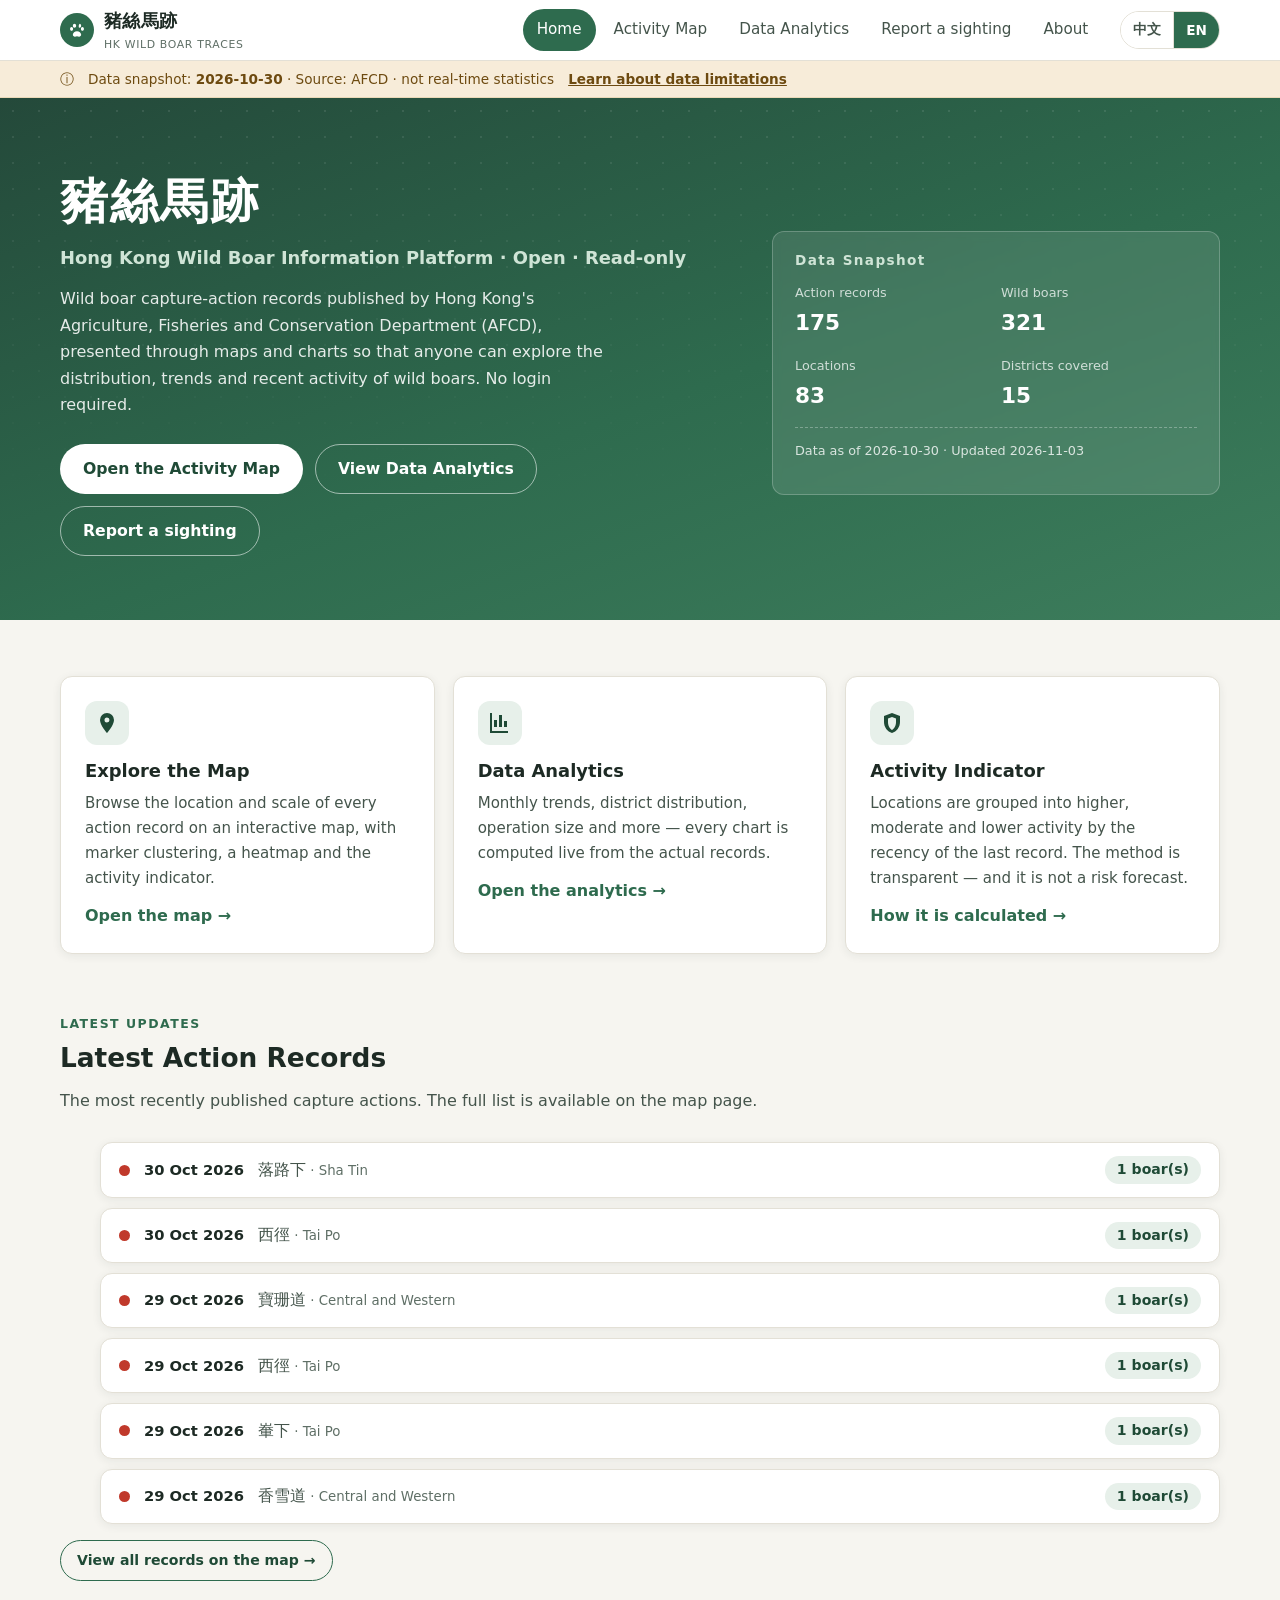
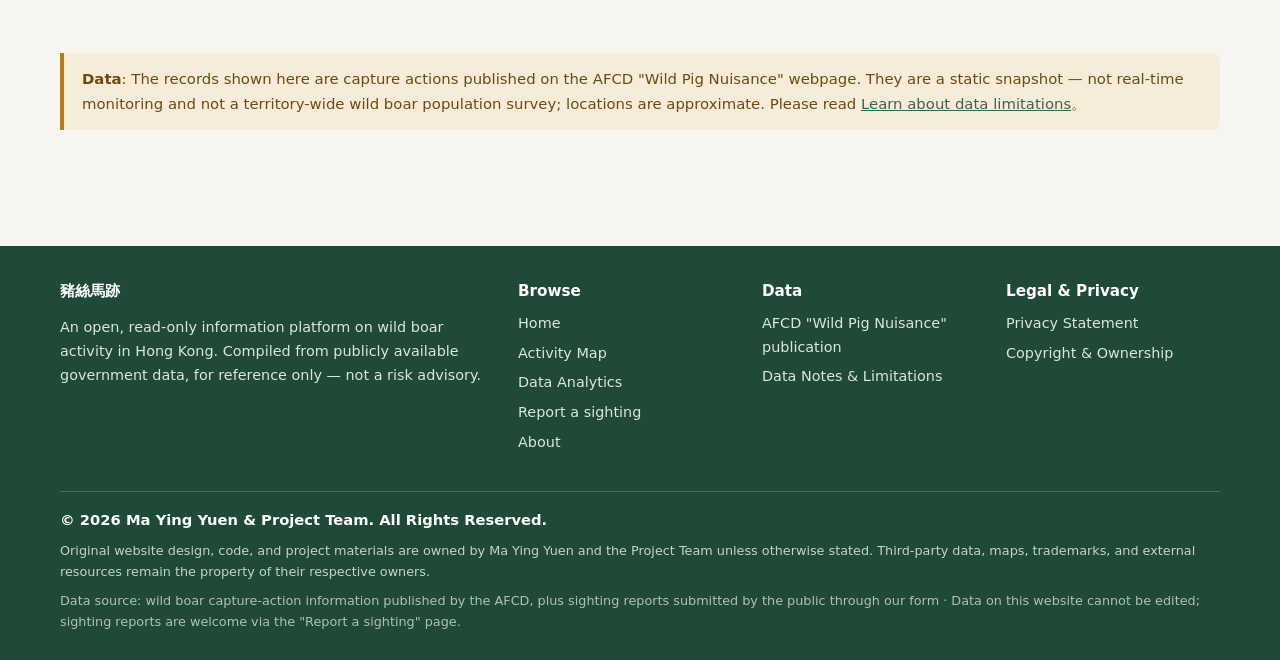
==== commit ee891df1: "Security hardening: SSRF guard, pipeline caps, CSP, audit rules, pinned actions" ====
--- a/index.html
+++ b/index.html
@@ -3,6 +3,7 @@
 <head>
   <meta charset="UTF-8">
   <meta name="viewport" content="width=device-width, initial-scale=1.0">
+  <meta http-equiv="Content-Security-Policy" content="default-src 'self'; script-src 'self'; style-src 'self' 'unsafe-inline'; img-src 'self' data: https://tile.openstreetmap.org; connect-src 'self'; frame-src https://docs.google.com; font-src 'self'; object-src 'none'; base-uri 'none'; form-action 'none'">
   <title>豬絲馬跡 — 香港野豬活動資訊平台</title>
   <meta name="description" content="公開、唯讀的香港野豬活動資訊平台：在地圖上探索野豬捕捉行動紀錄，按日期、地區篩選，查看統計趨勢與活動指標。 Hong Kong wild boar activity records on an interactive, read-only GIS map.">
   <meta property="og:title" content="豬絲馬跡 HK Wild Boar Traces — 香港野豬活動資訊平台">
@@ -29,6 +30,7 @@
         <a href="index.html" aria-current="page" data-i18n="nav.home"></a>
         <a href="map.html" data-i18n="nav.map"></a>
         <a href="analytics.html" data-i18n="nav.analytics"></a>
+        <a href="report.html" data-i18n="nav.report"></a>
         <a href="about.html" data-i18n="nav.about"></a>
       </nav>
       <div class="lang-switch" role="group" aria-label="" data-i18n-aria="a11y.lang.group">
@@ -60,6 +62,7 @@
           <div class="actions">
             <a class="btn btn-light" href="map.html" data-i18n="home.cta.map"></a>
             <a class="btn btn-ghost" href="analytics.html" data-i18n="home.cta.analytics"></a>
+            <a class="btn btn-ghost" href="report.html" data-i18n="home.cta.report"></a>
           </div>
         </div>
         <aside class="snapshot-card" aria-label="" data-i18n-aria="home.snap.title">
@@ -145,6 +148,7 @@
           <li><a href="index.html" data-i18n="nav.home"></a></li>
           <li><a href="map.html" data-i18n="nav.map"></a></li>
           <li><a href="analytics.html" data-i18n="nav.analytics"></a></li>
+          <li><a href="report.html" data-i18n="nav.report"></a></li>
           <li><a href="about.html" data-i18n="nav.about"></a></li>
         </ul>
       </nav>
--- a/assets/css/style.css
+++ b/assets/css/style.css
@@ -31,6 +31,9 @@
 
 * { box-sizing: border-box; }
 
+/* The hidden attribute must always win over component display values. */
+[hidden] { display: none !important; }
+
 html { scroll-behavior: smooth; }
 
 body {
@@ -165,9 +168,10 @@
   color: #fff;
 }
 
-/* Bilingual prose blocks: visibility is driven purely by html[lang] */
-html[lang="en"] .lang-zh { display: none !important; }
-html[lang="zh"] .lang-en { display: none !important; }
+/* Bilingual prose blocks: visibility is driven purely by html[lang]
+   (prefix match so zh-HK works) */
+html[lang^="en"] .lang-zh { display: none !important; }
+html[lang^="zh"] .lang-en { display: none !important; }
 
 /* About page table of contents */
 .toc {
@@ -476,6 +480,39 @@
 .badge-medium { background: #fdf0e3; color: #a05a10; }
 .badge-low    { background: #faf3d9; color: #7a5d06; }
 .badge-past   { background: #eef0ef; color: #5d6660; }
+
+/* Community (public) report markers */
+.tag-community {
+  display: inline-block;
+  margin-left: 6px;
+  padding: 1px 8px;
+  border-radius: 999px;
+  background: #efe7f6;
+  color: #6a3d92;
+  font-size: 0.72rem;
+  font-weight: 700;
+  vertical-align: 1px;
+}
+.map-legend .swatch-community {
+  background: #fff;
+  border: 2.5px solid #8e5ea8;
+  border-radius: 50%;
+  box-sizing: border-box;
+}
+
+/* Embedded Google Form */
+.form-embed {
+  width: 100%;
+  min-height: 900px;
+  border: 1px solid var(--c-line);
+  border-radius: var(--radius);
+  background: #fff;
+}
+.form-unavailable { font-size: 1rem; }
+
+@media (max-width: 520px) {
+  .form-embed { min-height: 1050px; }
+}
 
 .map-stage { position: relative; min-width: 0; background: #dfe6e2; }
 #map { position: absolute; inset: 0; }
